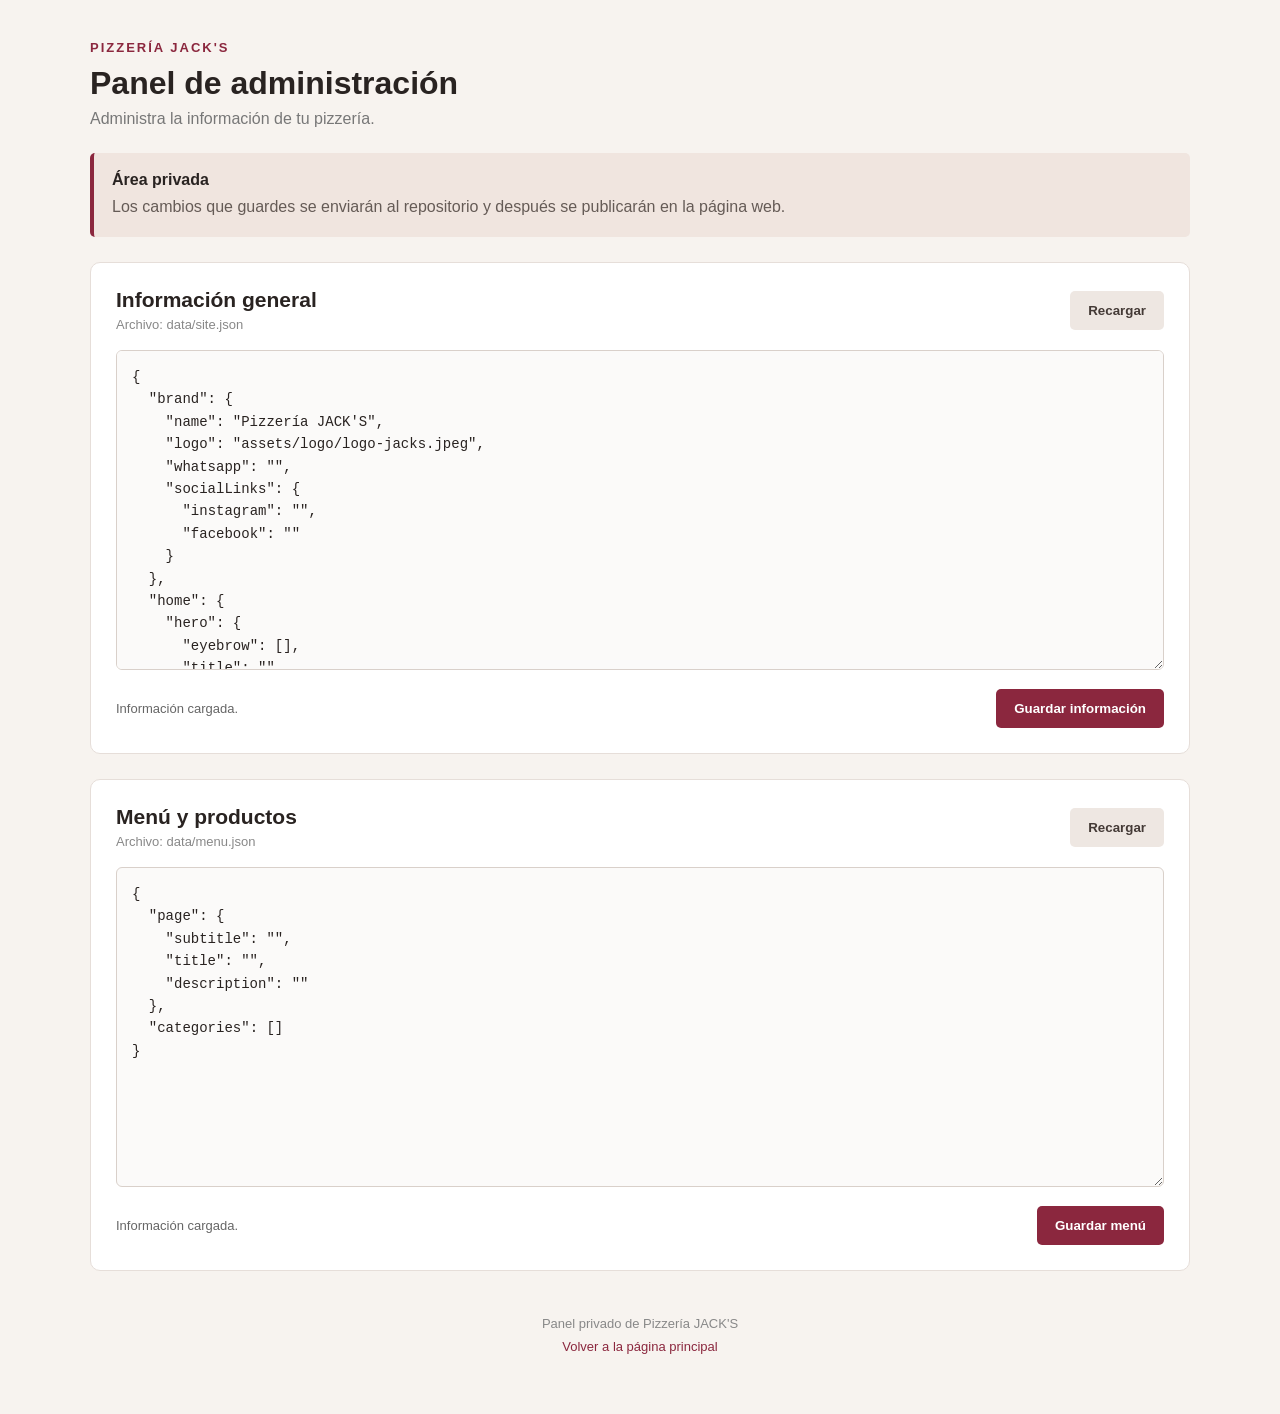
==== Admin/index.html @ 1844547d "Creacion de archivos para el uso de los administradores" ====
<!DOCTYPE html>
<html lang="es">
<head>
    <meta charset="UTF-8">
    <meta name="viewport" content="width=device-width, initial-scale=1.0">
    <title>Administración | Pizzería JACK'S</title>
    <link rel="stylesheet" href="admin.css">
    <script src="admin.js" defer></script>
</head>
<body>

    <main class="contenedor">

        <header class="encabezado">
            <div>
                <p class="etiqueta">PIZZERÍA JACK'S</p>
                <h1>Panel de administración</h1>
                <p class="descripcion">
                    Administra la información de tu pizzería.
                </p>
            </div>
        </header>

        <section class="aviso">
            <strong>Área privada</strong>
            <p>
                Los cambios que guardes se enviarán al repositorio
                y después se publicarán en la página web.
            </p>
        </section>

        <section class="tarjeta">
            <div class="titulo-tarjeta">
                <div>
                    <h2>Información general</h2>
                    <p>Archivo: data/site.json</p>
                </div>
                <button type="button" id="recargarSite" class="boton-secundario">
                    Recargar
                </button>
            </div>

            <textarea
                id="editorSite"
                spellcheck="false"
                aria-label="Información general en formato JSON"
                placeholder="Cargando información..."
            ></textarea>

            <div class="acciones">
                <span id="estadoSite" role="status"></span>
                <button type="button" id="guardarSite">
                    Guardar información
                </button>
            </div>
        </section>

        <section class="tarjeta">
            <div class="titulo-tarjeta">
                <div>
                    <h2>Menú y productos</h2>
                    <p>Archivo: data/menu.json</p>
                </div>
                <button type="button" id="recargarMenu" class="boton-secundario">
                    Recargar
                </button>
            </div>

            <textarea
                id="editorMenu"
                spellcheck="false"
                aria-label="Menú en formato JSON"
                placeholder="Cargando menú..."
            ></textarea>

            <div class="acciones">
                <span id="estadoMenu" role="status"></span>
                <button type="button" id="guardarMenu">
                    Guardar menú
                </button>
            </div>
        </section>

        <footer>
            <p>Panel privado de Pizzería JACK'S</p>
            <a href="/">Volver a la página principal</a>
        </footer>

    </main>

</body>
</html>
---- Admin/admin.css ----
* {
    margin: 0;
    padding: 0;
    box-sizing: border-box;
}

body {
    font-family: Arial, sans-serif;
    background: #f7f3ef;
    color: #292321;
}

.contenedor {
    width: 90%;
    max-width: 1100px;
    margin: 40px auto;
}

.encabezado {
    margin-bottom: 25px;
}

.etiqueta {
    color: #8b273e;
    font-size: 13px;
    font-weight: bold;
    letter-spacing: 2px;
    margin-bottom: 10px;
}

h1 {
    font-size: 32px;
    margin-bottom: 8px;
}

.descripcion {
    color: #777;
}

.aviso {
    background: #f0e5df;
    border-left: 4px solid #8b273e;
    padding: 18px;
    margin-bottom: 25px;
    border-radius: 5px;
}

.aviso p {
    margin-top: 6px;
    color: #655b56;
    line-height: 1.5;
}

.tarjeta {
    background: white;
    border: 1px solid #e6ded9;
    border-radius: 10px;
    padding: 25px;
    margin-bottom: 25px;
}

.titulo-tarjeta {
    display: flex;
    justify-content: space-between;
    align-items: center;
    gap: 15px;
    margin-bottom: 18px;
}

h2 {
    font-size: 21px;
    margin-bottom: 5px;
}

.titulo-tarjeta p {
    color: #888;
    font-size: 13px;
}

textarea {
    width: 100%;
    min-height: 320px;
    resize: vertical;
    padding: 15px;
    border: 1px solid #d9d0ca;
    border-radius: 6px;
    background: #fbfaf9;
    color: #292321;
    font-family: Consolas, monospace;
    font-size: 14px;
    line-height: 1.6;
}

textarea:focus {
    outline: 2px solid #8b273e;
    border-color: transparent;
}

.acciones {
    display: flex;
    justify-content: space-between;
    align-items: center;
    gap: 15px;
    margin-top: 15px;
}

.acciones span {
    color: #666;
    font-size: 13px;
}

button {
    border: none;
    border-radius: 5px;
    padding: 12px 18px;
    background: #8b273e;
    color: white;
    font-weight: bold;
    cursor: pointer;
}

button:hover {
    background: #6f1e32;
}

button:disabled {
    opacity: 0.6;
    cursor: not-allowed;
}

.boton-secundario {
    background: #eee7e2;
    color: #443a36;
}

.boton-secundario:hover {
    background: #e1d6ce;
}

footer {
    text-align: center;
    color: #888;
    font-size: 13px;
    padding: 20px;
}

footer a {
    display: inline-block;
    margin-top: 8px;
    color: #8b273e;
    text-decoration: none;
}

@media (max-width: 600px) {
    .contenedor {
        width: 94%;
        margin: 20px auto;
    }

    .titulo-tarjeta,
    .acciones {
        align-items: stretch;
        flex-direction: column;
    }

    h1 {
        font-size: 26px;
    }

    textarea {
        min-height: 260px;
    }
}
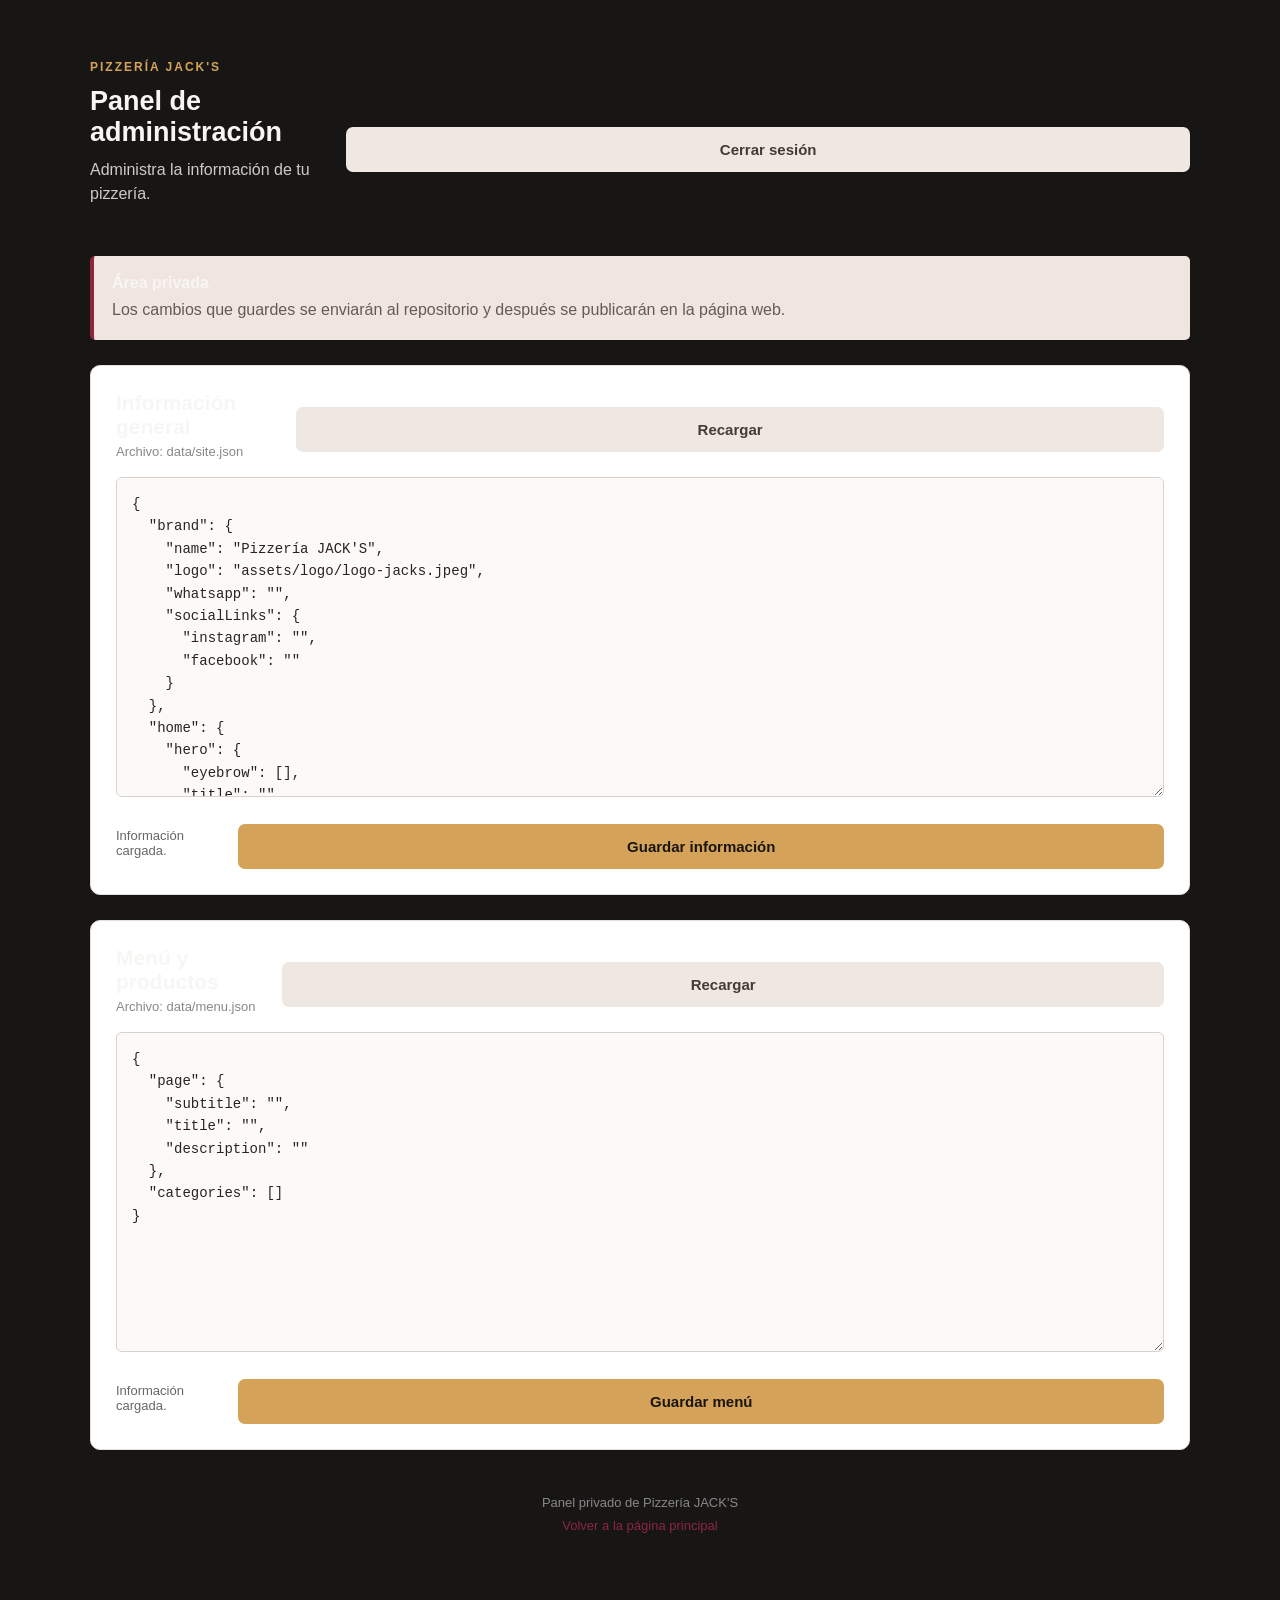
==== commit 1b9aeea4: "Creacion de archivos para proteccion" ====
--- a/Admin/index.html
+++ b/Admin/index.html
@@ -20,6 +20,14 @@
                     Administra la información de tu pizzería.
                 </p>
             </div>
+
+            <button
+                type="button"
+                id="cerrarSesion"
+                class="boton-secundario"
+            >
+                Cerrar sesión
+            </button>
         </header>
 
         <section class="aviso">
--- a/Admin/admin.css
+++ b/Admin/admin.css
@@ -172,3 +172,122 @@
         min-height: 260px;
     }
 }
+
+.encabezado {
+    display: flex;
+    justify-content: space-between;
+    align-items: center;
+    gap: 20px;
+}
+
+@media (max-width: 600px) {
+    .encabezado {
+        align-items: flex-start;
+        flex-direction: column;
+    }
+}
+
+
+* {
+    box-sizing: border-box;
+    margin: 0;
+    padding: 0;
+}
+
+body {
+    min-height: 100vh;
+    display: flex;
+    justify-content: center;
+    align-items: center;
+    padding: 20px;
+    background: #181615;
+    color: #F8F6F4;
+    font-family: 'Open Sans', sans-serif;
+}
+
+.login-contenedor {
+    width: 100%;
+    max-width: 420px;
+    padding: 35px;
+    background: #23201E;
+    border: 1px solid #3B3532;
+    border-radius: 14px;
+}
+
+.etiqueta {
+    color: #D4A359;
+    font-size: 12px;
+    font-weight: bold;
+    letter-spacing: 2px;
+    margin-bottom: 12px;
+}
+
+h1 {
+    font-size: 27px;
+    margin-bottom: 10px;
+}
+
+.descripcion {
+    color: #D1CAC4;
+    line-height: 1.5;
+    margin-bottom: 25px;
+}
+
+.campo {
+    margin-bottom: 18px;
+}
+
+label {
+    display: block;
+    margin-bottom: 8px;
+    font-size: 14px;
+}
+
+input {
+    width: 100%;
+    padding: 13px;
+    background: #181615;
+    border: 1px solid #3B3532;
+    border-radius: 7px;
+    color: white;
+    font-size: 15px;
+}
+
+input:focus {
+    outline: 2px solid #D4A359;
+}
+
+button {
+    width: 100%;
+    padding: 14px;
+    margin-top: 8px;
+    border: none;
+    border-radius: 7px;
+    background: #D4A359;
+    color: #1A140E;
+    font-size: 15px;
+    font-weight: bold;
+    cursor: pointer;
+}
+
+button:disabled {
+    opacity: 0.6;
+    cursor: not-allowed;
+}
+
+#mensaje {
+    margin-top: 15px;
+    color: #F0B5B5;
+    font-size: 14px;
+    line-height: 1.4;
+}
+
+.volver {
+    display: block;
+    margin-top: 22px;
+    color: #D4A359;
+    text-align: center;
+    text-decoration: none;
+    font-size: 14px;
+}
+
